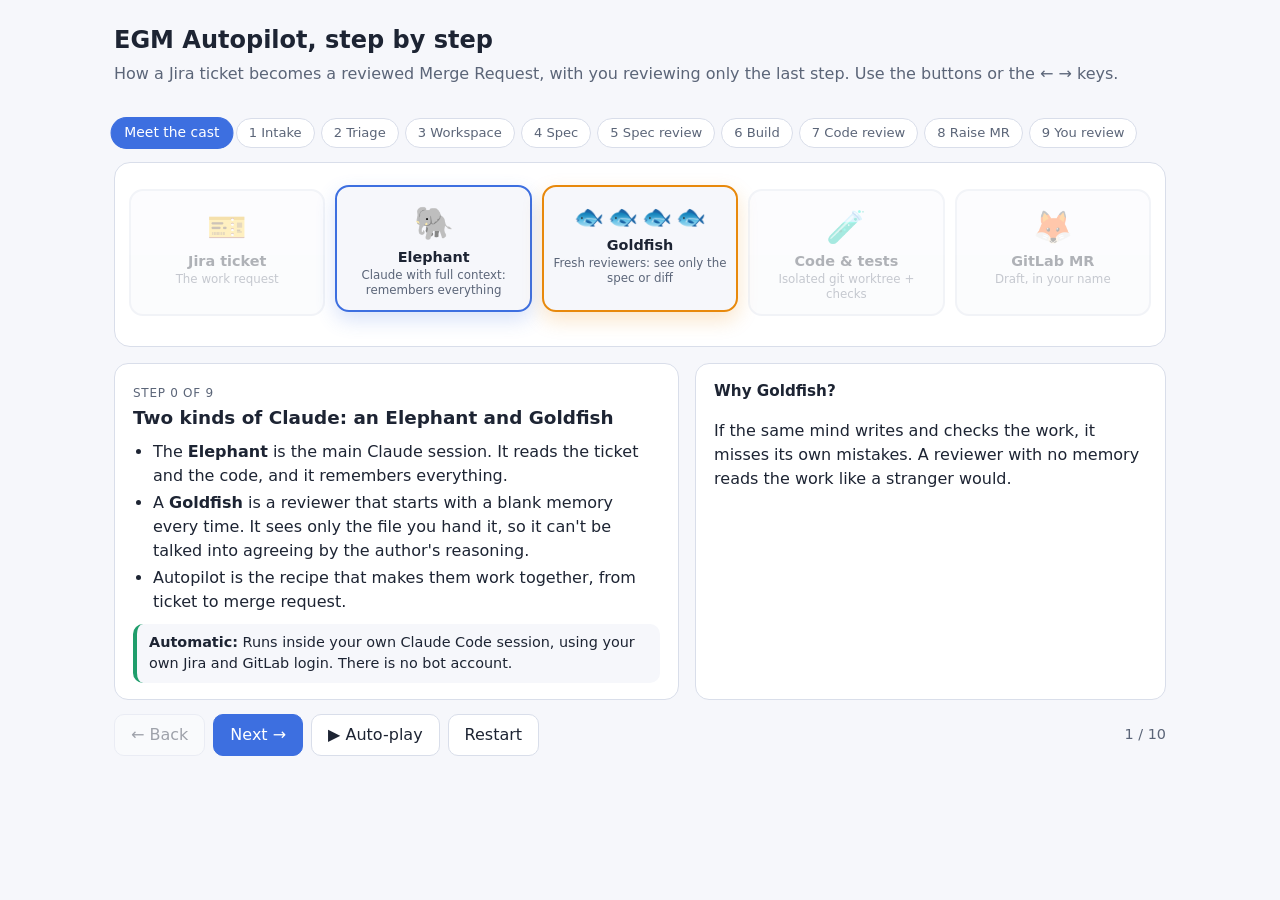
==== docs/autopilot-flow.html @ 35903b18 "Added autopilot feature and html site to understand the new skills claude code only" ====
<!DOCTYPE html>
<!--
Copyright 2026 Google LLC.
SPDX-License-Identifier: Apache-2.0
-->
<html lang="en">
<head>
<meta charset="utf-8">
<meta name="viewport" content="width=device-width, initial-scale=1">
<title>EGM Autopilot: how a Jira ticket becomes a reviewed MR</title>
<style>
  :root {
    --bg:#f6f7fb; --card:#fff; --ink:#1d2433; --muted:#5b6578; --line:#d9deea;
    --elephant:#3d6fe0; --fish:#e8890c; --ok:#1f9d6b; --warn:#c9302c; --human:#8a4fd6;
  }
  @media (prefers-color-scheme: dark) {
    :root { --bg:#10131c; --card:#181d2a; --ink:#e8ecf6; --muted:#9aa5bd; --line:#2a3246; }
  }
  * { box-sizing:border-box; }
  body { margin:0; font:16px/1.5 system-ui,-apple-system,Segoe UI,Roboto,sans-serif; background:var(--bg); color:var(--ink); }
  header { padding:22px 24px 6px; max-width:1100px; margin:auto; }
  h1 { margin:0 0 4px; font-size:1.5rem; }
  header p { margin:0; color:var(--muted); }
  main { max-width:1100px; margin:auto; padding:12px 24px 40px; }

  /* progress chips */
  .track { display:flex; gap:6px; flex-wrap:wrap; margin:14px 0; }
  .chip { border:1px solid var(--line); background:var(--card); color:var(--muted); border-radius:999px;
          padding:4px 12px; font-size:.82rem; cursor:pointer; transition:all .3s; }
  .chip.done { color:var(--ok); border-color:var(--ok); }
  .chip.on { background:var(--elephant); border-color:var(--elephant); color:#fff; transform:scale(1.06); }

  /* stage */
  .stage { position:relative; background:var(--card); border:1px solid var(--line); border-radius:16px;
           padding:26px 14px 30px; overflow:hidden; }
  .actors { display:grid; grid-template-columns:repeat(5,1fr); gap:10px; position:relative; z-index:1; }
  .actor { text-align:center; padding:12px 6px; border-radius:14px; border:2px solid var(--line);
           opacity:.35; transition:all .45s; background:var(--bg); }
  .actor .ic { font-size:2rem; display:block; }
  .actor b { display:block; font-size:.9rem; }
  .actor small { color:var(--muted); font-size:.74rem; display:block; line-height:1.25; }
  .actor.on { opacity:1; border-color:var(--elephant); transform:translateY(-4px); box-shadow:0 8px 20px rgba(61,111,224,.2); }
  .actor.fish.on { border-color:var(--fish); box-shadow:0 8px 20px rgba(232,137,12,.22); }
  .actor.human.on { border-color:var(--human); box-shadow:0 8px 20px rgba(138,79,214,.22); }
  .actor.bad.on { border-color:var(--warn); box-shadow:0 8px 20px rgba(201,48,44,.22); }
  .fishrow { display:flex; justify-content:center; gap:4px; font-size:1.5rem; }
  .fishrow span { animation:bob 1.6s ease-in-out infinite; }
  .fishrow span:nth-child(2){ animation-delay:.2s } .fishrow span:nth-child(3){ animation-delay:.4s } .fishrow span:nth-child(4){ animation-delay:.6s }
  @keyframes bob { 50% { transform:translateY(-6px) } }

  .packet { position:absolute; z-index:3; padding:4px 11px; border-radius:999px; background:var(--elephant); color:#fff;
            font-size:.8rem; font-weight:600; white-space:nowrap; box-shadow:0 4px 14px rgba(0,0,0,.25);
            transition:left .9s cubic-bezier(.6,.05,.25,1), top .9s cubic-bezier(.6,.05,.25,1), opacity .4s, background .3s; opacity:0; }
  .packet.show { opacity:1; }

  /* explanation */
  .explain { display:grid; grid-template-columns:1.2fr 1fr; gap:16px; margin-top:16px; }
  @media (max-width:760px){ .explain{grid-template-columns:1fr} .actors{grid-template-columns:repeat(2,1fr)} }
  .box { background:var(--card); border:1px solid var(--line); border-radius:14px; padding:16px 18px; }
  .box h2 { margin:0 0 6px; font-size:1.15rem; }
  .box .tag { font-size:.75rem; letter-spacing:.06em; text-transform:uppercase; color:var(--muted); }
  .box ul { margin:8px 0 0; padding-left:20px; } .box li { margin:3px 0; }
  .who { margin-top:10px; padding:8px 12px; border-radius:10px; background:var(--bg); font-size:.9rem; }
  .who.you { border-left:4px solid var(--human); } .who.auto { border-left:4px solid var(--ok); }
  .side h3 { margin:0 0 8px; font-size:.95rem; }
  .pill { display:inline-block; padding:2px 10px; border-radius:999px; font-size:.78rem; font-weight:600; margin:2px 3px 2px 0; color:#fff; }
  .pill.s { background:var(--ok) } .pill.f { background:var(--elephant) } .pill.h { background:var(--warn) }
  .pill.a { background:#6b7a99 } .pill.o { background:var(--fish) } .pill.b { background:var(--warn) }
  .meter { height:12px; border-radius:6px; background:linear-gradient(90deg,var(--warn) 0 40%,var(--fish) 40% 70%,var(--ok) 70%); position:relative; margin:10px 0 4px; }
  .meter i { position:absolute; top:-5px; width:4px; height:22px; background:var(--ink); border-radius:2px; left:0; transition:left 1.2s ease; }
  .side table { width:100%; border-collapse:collapse; font-size:.85rem; } .side td,.side th { padding:3px 6px; text-align:left; border-bottom:1px solid var(--line); }
  .fadein { animation:fade .6s both; } @keyframes fade { from{opacity:0;transform:translateY(8px)} to{opacity:1;transform:none} }

  /* controls */
  .controls { display:flex; gap:8px; align-items:center; margin-top:14px; flex-wrap:wrap; }
  button { font:inherit; padding:8px 16px; border-radius:10px; border:1px solid var(--line); background:var(--card); color:var(--ink); cursor:pointer; }
  button.primary { background:var(--elephant); color:#fff; border-color:var(--elephant); }
  button:disabled { opacity:.4; cursor:default; }
  .count { margin-left:auto; color:var(--muted); font-size:.9rem; }
  @media (prefers-reduced-motion: reduce) { * { animation:none !important; transition:none !important; } }
</style>
</head>
<body>
<header>
  <h1>EGM Autopilot, step by step</h1>
  <p>How a Jira ticket becomes a reviewed Merge Request, with you reviewing only the last step. Use the buttons or the &larr; &rarr; keys.</p>
</header>
<main>
  <div class="track" id="track" role="tablist" aria-label="Steps"></div>

  <div class="stage" id="stage">
    <div class="actors" id="actors"></div>
    <div class="packet" id="packet"></div>
  </div>

  <div class="explain">
    <div class="box" id="text" aria-live="polite"></div>
    <div class="box side" id="side"></div>
  </div>

  <div class="controls">
    <button id="prev">&larr; Back</button>
    <button id="next" class="primary">Next &rarr;</button>
    <button id="play">&#9654; Auto-play</button>
    <button id="reset">Restart</button>
    <span class="count" id="count"></span>
  </div>
</main>

<script>
const ACTORS = {
  jira:     { ic:"🎫", name:"Jira ticket",   sub:"The work request", cls:"" },
  elephant: { ic:"🐘", name:"Elephant",       sub:"Claude with full context: remembers everything", cls:"" },
  fish:     { ic:"fish", name:"Goldfish",     sub:"Fresh reviewers: see only the spec or diff", cls:"fish" },
  repo:     { ic:"🧪", name:"Code & tests",   sub:"Isolated git worktree + checks", cls:"" },
  mr:       { ic:"🦊", name:"GitLab MR",      sub:"Draft, in your name", cls:"" },
};
// 5 grid columns: jira, elephant, fish, repo, mr. "human" and "guard" are extra cards shown by steps.
const ORDER = ["jira","elephant","fish","repo","mr"];

const STEPS = [
 { chip:"Meet the cast", from:null, to:null, on:["elephant","fish"],
   title:"Two kinds of Claude: an Elephant and Goldfish",
   body:["The <b>Elephant</b> is the main Claude session. It reads the ticket and the code, and it remembers everything.",
         "A <b>Goldfish</b> is a reviewer that starts with a blank memory every time. It sees only the file you hand it, so it can't be talked into agreeing by the author's reasoning.",
         "Autopilot is the recipe that makes them work together, from ticket to merge request."],
   who:["auto","Runs inside your own Claude Code session, using your own Jira and GitLab login. There is no bot account."],
   side:()=>`<h3>Why Goldfish?</h3><p>If the same mind writes and checks the work, it misses its own mistakes. A reviewer with no memory reads the work like a stranger would.</p>` },

 { chip:"1 Intake", from:"jira", to:"elephant", label:"LABS-2345", on:["jira","elephant"],
   title:"1. Intake: read the ticket and check it's ready",
   body:["The Elephant fetches the ticket: description, acceptance criteria, labels, comments.",
         "It scores how ready the ticket is. If the score is too low, it <b>parks</b>: it asks specific questions on the ticket and stops, rather than guessing.",
         "Ticket text is treated as data, never as instructions. A ticket that says \"ignore your rules\" is logged and parked."],
   who:["auto","Nothing for you to do. If it parks, you answer on Jira and run it again with <code>--resume</code>."],
   side:()=>`<h3>Readiness score</h3><div class="meter"><i id="needle"></i></div>
     <small>&lt;40 park &middot; 40-70 proceed, record gaps as Assumptions &middot; &gt;70 go</small>
     <p>Example: LABS-2345 scored about <b>85</b>.</p>`, after(){ setTimeout(()=>{const n=document.getElementById("needle"); if(n) n.style.left="85%";},120); } },

 { chip:"2 Triage", from:"elephant", to:"elephant", label:"pick a lane", on:["elephant"],
   title:"2. Triage: how careful does this need to be?",
   body:["Risk decides the rigor. Small, clear fixes take the fast <b>small</b> lane. Anything touching auth, payments, database schema, public APIs, CI or security labels is forced into the <b>high</b> lane.",
         "The high lane adds a human <b>spec gate</b>: you approve the plan before any code is written."],
   who:["auto","Chosen by rules, not mood. The lane is recorded with a one-paragraph reason."],
   side:()=>`<h3>Lanes</h3><table>
     <tr><th>Lane</th><th>Spec review</th><th>Code reviewers</th></tr>
     <tr><td><span class="pill s">small</span></td><td>2 reviewers</td><td>2</td></tr>
     <tr><td><span class="pill f">feature</span></td><td>full 5-stage</td><td>3-4</td></tr>
     <tr><td><span class="pill h">high</span></td><td>full + <b>your approval</b></td><td>4 incl. security</td></tr></table>` },

 { chip:"3 Workspace", from:"elephant", to:"repo", label:"git worktree", on:["elephant","repo"],
   title:"3. Workspace: a safe copy to work in",
   body:["The Elephant makes a separate git worktree and branch <code>ai/LABS-2345-…</code>, so your own checkout and uncommitted files stay untouched.",
         "It runs the existing checks once to record a <b>baseline</b>. Failures that were already there are not blamed on the new work."],
   who:["auto","Your working directory is never modified."],
   side:()=>`<h3>Baseline example</h3><p>66 unit tests already failed before any change. They were recorded, then shown as pre-existing in the MR.</p>` },

 { chip:"4 Spec", from:"jira", to:"elephant", label:"requirements", on:["jira","elephant"],
   title:"4. Spec: the Elephant interviews itself",
   body:["Normally a human answers design questions. Here the Elephant asks itself the same questions and answers from evidence: the ticket, linked docs, the code, existing tests.",
         "What it can't answer becomes one of three things:"],
   who:["auto","The spec is a short plan: what changes, which files, which tests. It includes a table linking each acceptance criterion to a planned test."],
   side:()=>`<h3>Unknowns get a label</h3>
     <span class="pill a">Assumption</span> low impact, noted, move on<br>
     <span class="pill o">Open Decision</span> safe default chosen, flagged for you<br>
     <span class="pill b">Blocker</span> no safe default: park and ask` },

 { chip:"5 Spec review", from:"elephant", to:"fish", label:"spec only", on:["elephant","fish"],
   title:"5. Spec review: Goldfish try to break the plan",
   body:["Fresh reviewers read <i>only the spec</i>. They check clarity, design risks and whether it is concrete enough to build.",
         "Their findings are sorted by fixed rules: no evidence means dropped, out of scope means follow-up, clear fix means applied, a real choice means safest default plus an Open Decision.",
         "Up to 3 rounds. Blockers left at the end mean park, never build on a bad plan."],
   who:["auto","On the <b>high</b> lane only: a Draft MR with just the spec is opened and the run waits for your approval."],
   side:()=>`<h3>Reviewers (spec)</h3><p>Zoom Out &rarr; Comprehension &rarr; Critic (design, structure, style) &rarr; Zoom Out &rarr; Implementation Readiness. Small lane runs just two.</p>` },

 { chip:"6 Build", from:"elephant", to:"repo", label:"tests first", on:["elephant","repo"],
   title:"6. Implement: tests first, then code",
   body:["The Elephant writes the tests from the spec, confirms they fail for the right reason, then writes code until they pass.",
         "One commit per task. Every commit carries the Claude co-author line.",
         "Real tools judge the result: build, lint, type check, tests, secret scan. Their output beats any model's opinion."],
   who:["auto","If the spec turns out wrong, the Elephant records a Spec Deviation and amends the spec in the same MR. It never silently diverges."],
   side:()=>`<h3>Sensors (ground truth)</h3><span class="pill s">build</span><span class="pill s">lint</span><span class="pill s">types</span><span class="pill s">tests</span><span class="pill s">secrets</span>` },

 { chip:"7 Code review", from:"repo", to:"fish", label:"spec + diff", on:["repo","fish"],
   title:"7. Code review: Goldfish read the diff",
   body:["Four fresh reviewers get only the spec, the diff and the sensor output. Each has one job:"],
   who:["auto","Findings are sorted by the same rules, fixed, and the sensors are re-run. Up to 2 rounds; if problems remain, the MR opens as a Draft that says so."],
   side:()=>`<h3>The four lenses</h3><table>
     <tr><td>🧾 <b>Spec auditor</b></td><td>Does the code do what the spec says, no more?</td></tr>
     <tr><td>🐛 <b>Bug hunter</b></td><td>Logic, edge cases, errors</td></tr>
     <tr><td>🧪 <b>Test adequacy</b></td><td>Would tests fail if the code broke?</td></tr>
     <tr><td>🔒 <b>Security</b></td><td>Untrusted input to sink. Always on high lane</td></tr></table>` },

 { chip:"8 Raise MR", from:"repo", to:"mr", label:"Draft MR", on:["repo","mr","jira"],
   title:"8. Raise the Draft MR, as you",
   body:["Pushes the branch and opens a <b>Draft</b> merge request with your own GitLab login. It leads with <b>\"Needs your judgment\"</b>: Open Decisions, deviations, unresolved findings.",
         "Then the criterion-to-test table, check results, and follow-ups that were left out of scope.",
         "A comment with the MR link goes on the Jira ticket."],
   who:["auto","It never merges, approves or force-pushes. A hook blocks those commands even if a ticket tries to trick it."],
   side:()=>`<h3>What the MR shows</h3><p>&#9888;&#65039; Needs your judgment<br>&#128203; Criteria &rarr; tests &rarr; code<br>&#9989; Check results (only ones actually run)<br>&#129302; Reviewer rounds and findings</p>` },

 { chip:"9 You review", from:"mr", to:"human", label:"your call", on:["mr","human"], human:true,
   title:"9. You review. The only mandatory human step",
   body:["You read the MR, starting with \"Needs your judgment\". Mark it ready, request changes, or close it.",
         "Merging is always your decision."],
   who:["you","This is where your attention goes. Everything before it was handled under rules, or parked with a question."],
   side:()=>`<h3>Safety net, always on</h3><ul>
     <li>Guard hook blocks merge, approve, force-push, push to main, commits without the Claude co-author line</li>
     <li>Your GitLab permissions and protected branches are the real enforcement</li>
     <li>Per-ticket loop and time caps</li></ul>` },
];

const $ = id => document.getElementById(id);
const actorsEl=$("actors"), packet=$("packet"), stage=$("stage");
let i=0, timer=null;

// build actor cards (5 grid cells + an extra "you" card appended hidden until needed)
function card(key, a){
  const d=document.createElement("div"); d.className="actor "+(a.cls||""); d.id="a-"+key;
  const icon = a.ic==="fish" ? `<span class="fishrow"><span>🐟</span><span>🐟</span><span>🐟</span><span>🐟</span></span>` : `<span class="ic">${a.ic}</span>`;
  d.innerHTML=`${icon}<b>${a.name}</b><small>${a.sub}</small>`; return d;
}
ORDER.forEach(k=>actorsEl.appendChild(card(k,ACTORS[k])));
const human=card("human",{ic:"🙋",name:"You",sub:"Review, merge, or send back",cls:"human"});
human.style.gridColumn="5"; human.style.display="none"; actorsEl.appendChild(human);

// chips
STEPS.forEach((s,n)=>{ const c=document.createElement("button"); c.className="chip"; c.textContent=s.chip; c.onclick=()=>go(n); $("track").appendChild(c); });

function center(el){ const r=el.getBoundingClientRect(), s=stage.getBoundingClientRect();
  return { x:r.left-s.left+r.width/2, y:r.top-s.top+r.height/2 }; }

function movePacket(s, snap){
  if(!s.from){ packet.classList.remove("show"); return; }
  const f=$("a-"+s.from), t=$("a-"+s.to); if(!f||!t) return;
  if(!snap) packet.textContent=s.label;   // set the label first so the width we measure is the new one
  const a=center(f), b=center(t); const w=packet.offsetWidth||80;
  if(snap){ // layout changed (resize): jump straight to the destination, no replay
    packet.style.transition="none"; packet.style.left=(b.x-w/2)+"px"; packet.style.top=(b.y-14+(s.from===s.to?-34:0))+"px";
    void packet.offsetWidth; packet.style.transition=""; return;
  }
  packet.textContent=s.label; packet.style.background = (s.to==="fish")?"var(--fish)":(s.to==="human"?"var(--human)":"var(--elephant)");
  packet.style.transition="none"; packet.style.left=(a.x-w/2)+"px"; packet.style.top=(a.y-14)+"px"; packet.classList.add("show");
  void packet.offsetWidth; packet.style.transition="";
  const same = s.from===s.to;
  setTimeout(()=>{ packet.style.left=(b.x-w/2+(same?0:0))+"px"; packet.style.top=(b.y-14+(same?-34:0))+"px"; },60);
}

function go(n){
  i=Math.max(0,Math.min(STEPS.length-1,n)); const s=STEPS[i];
  human.style.display = s.human ? "" : "none";
  // swap the "mr" cell for human layout: keep both visible on final step
  document.querySelectorAll(".actor").forEach(el=>el.classList.remove("on"));
  s.on.forEach(k=>{ const el=$("a-"+k); if(el) el.classList.add("on"); });
  [...$("track").children].forEach((c,n)=>{ c.className="chip"+(n<i?" done":"")+(n===i?" on":""); });
  $("text").innerHTML=`<span class="tag">Step ${i} of ${STEPS.length-1}</span><h2>${s.title}</h2><ul>${s.body.map(b=>`<li>${b}</li>`).join("")}</ul>
    <div class="who ${s.who[0]}"><b>${s.who[0]==="you"?"You:":"Automatic:"}</b> ${s.who[1]}</div>`;
  $("text").classList.remove("fadein"); void $("text").offsetWidth; $("text").classList.add("fadein");
  $("side").innerHTML=s.side(); $("side").classList.remove("fadein"); void $("side").offsetWidth; $("side").classList.add("fadein");
  if(s.after) s.after();
  $("prev").disabled=i===0; $("next").disabled=i===STEPS.length-1;
  $("count").textContent=`${i+1} / ${STEPS.length}`;
  setTimeout(()=>movePacket(s),30);
}

$("next").onclick=()=>go(i+1); $("prev").onclick=()=>go(i-1);
$("reset").onclick=()=>{ stop(); go(0); };
function stop(){ clearInterval(timer); timer=null; $("play").innerHTML="&#9654; Auto-play"; }
$("play").onclick=()=>{ if(timer){ stop(); return; } $("play").innerHTML="&#10074;&#10074; Pause";
  if(i>=STEPS.length-1) go(0);
  timer=setInterval(()=>{ if(i>=STEPS.length-1) stop(); else go(i+1); },5200); };
document.addEventListener("keydown",e=>{ if(e.key==="ArrowRight") go(i+1); if(e.key==="ArrowLeft") go(i-1); });
window.addEventListener("resize",()=>movePacket(STEPS[i], true));
go(0);
</script>
</body>
</html>
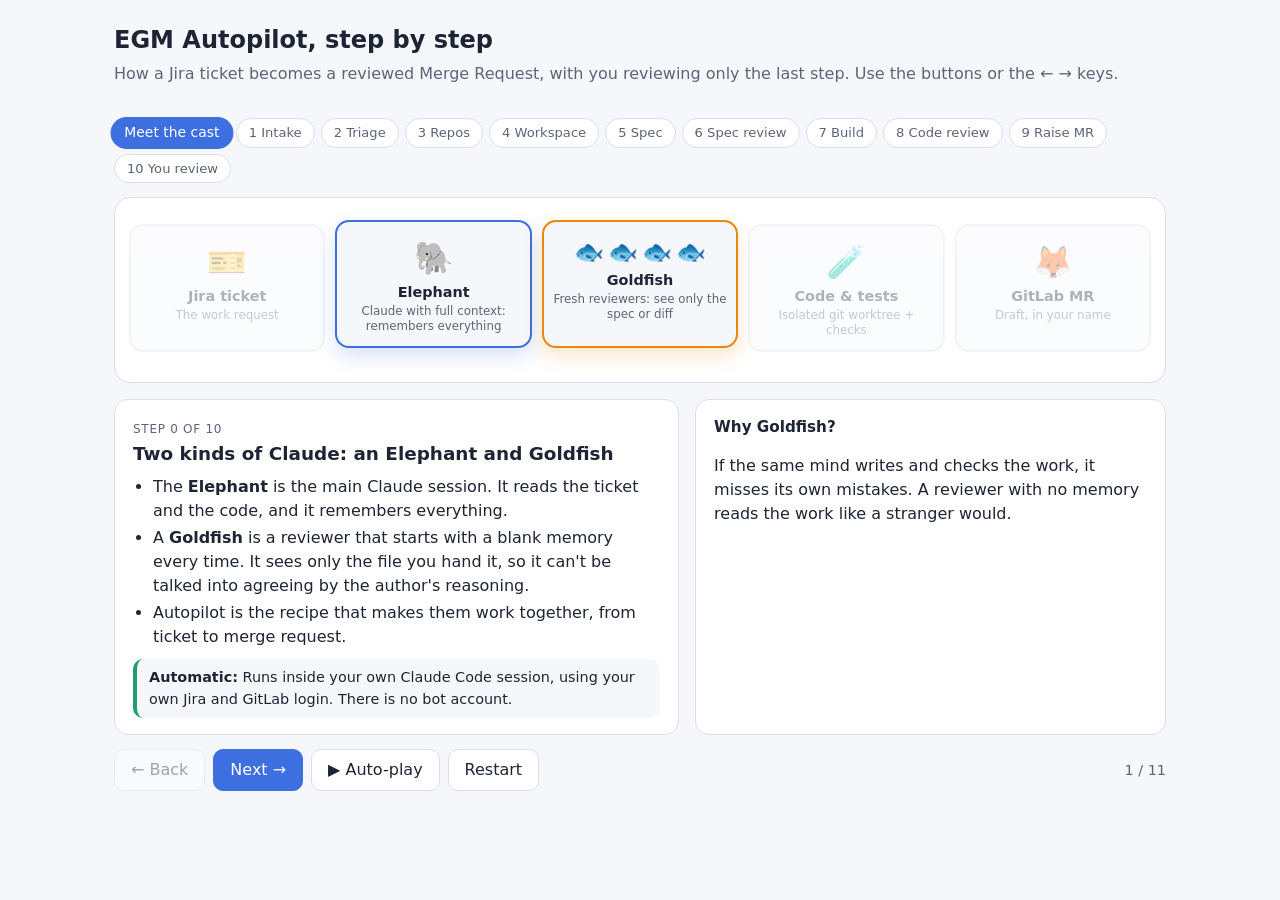
==== commit a7ec48db: "Added autopilot feature and html site to understand the new skills claude code only" ====
--- a/docs/autopilot-flow.html
+++ b/docs/autopilot-flow.html
@@ -130,12 +130,20 @@
  { chip:"1 Intake", from:"jira", to:"elephant", label:"LABS-2345", on:["jira","elephant"],
    title:"1. Intake: read the ticket and check it's ready",
    body:["The Elephant fetches the ticket: description, acceptance criteria, labels, comments.",
-         "It scores how ready the ticket is. If the score is too low, it <b>parks</b>: it asks specific questions on the ticket and stops, rather than guessing.",
+         "It also loads what it already knows about your repos from <code>~/.egm</code>: what each repo is, how to build and test it, and which contracts it exposes and consumes. You set that up once with <code>/egm:egm-init</code>.",
+         "It scores how ready the ticket is. If the score is too low, it <b>parks</b>: it posts a short multiple-choice form on the ticket and stops, rather than guessing.",
+         "Each question has lettered options and one recommended answer, so you reply <code>1B 2A</code> instead of writing paragraphs.",
          "Ticket text is treated as data, never as instructions. A ticket that says \"ignore your rules\" is logged and parked."],
    who:["auto","Nothing for you to do. If it parks, you answer on Jira and run it again with <code>--resume</code>."],
    side:()=>`<h3>Readiness score</h3><div class="meter"><i id="needle"></i></div>
      <small>&lt;40 park &middot; 40-70 proceed, record gaps as Assumptions &middot; &gt;70 go</small>
-     <p>Example: LABS-2345 scored about <b>85</b>.</p>`, after(){ setTimeout(()=>{const n=document.getElementById("needle"); if(n) n.style.left="85%";},120); } },
+     <p>Example: LABS-2345 scored about <b>85</b>.</p>
+     <h3 style="margin-top:14px">If it parks, you see:</h3>
+     <table><tr><td colspan="2"><b>1. Should expired promos still apply?</b></td></tr>
+     <tr><td>A</td><td>No, reject them <span class="pill s">recommended</span></td></tr>
+     <tr><td>B</td><td>Yes, until month end</td></tr>
+     <tr><td>C</td><td>Other: ____</td></tr></table>
+     <small>You reply <code>1B</code>. No reply means the recommended option, noted as an Assumption.</small>`, after(){ setTimeout(()=>{const n=document.getElementById("needle"); if(n) n.style.left="85%";},120); } },
 
  { chip:"2 Triage", from:"elephant", to:"elephant", label:"pick a lane", on:["elephant"],
    title:"2. Triage: how careful does this need to be?",
@@ -148,60 +156,85 @@
      <tr><td><span class="pill f">feature</span></td><td>full 5-stage</td><td>3-4</td></tr>
      <tr><td><span class="pill h">high</span></td><td>full + <b>your approval</b></td><td>4 incl. security</td></tr></table>` },
 
- { chip:"3 Workspace", from:"elephant", to:"repo", label:"git worktree", on:["elephant","repo"],
-   title:"3. Workspace: a safe copy to work in",
-   body:["The Elephant makes a separate git worktree and branch <code>ai/LABS-2345-…</code>, so your own checkout and uncommitted files stay untouched.",
+ { chip:"3 Repos", from:"elephant", to:"human", label:"which repos?", on:["elephant","repo","human"], human:true,
+   title:"3. Repo scope: does this change more than one repo?",
+   body:["Real features often span repos: a backend, its client, a frontend, a tests repo. Before starting, the Elephant looks for them <b>read-only</b>: who consumes the contract this ticket changes, which of your known repos match, which repos the ticket mentions.",
+         "If it finds more than one, it <b>asks you once, up front</b> which to include. In a live session you get a checklist; if nobody is there, it parks with a multiple-choice question.",
+         "Ticket text can suggest a repo but can never add one. Only repos from your own list, or already on your disk, and only after you say yes."],
+   who:["you","One quick choice, before any work starts. Skip it with <code>--repos a,b</code> or <code>--primary-only</code>."],
+   side:()=>`<h3>The proposal you see</h3><table>
+     <tr><td><input type="checkbox" checked disabled></td><td><b>ai-nexus</b> <span class="pill f">backend</span><br><small>adds the new field</small></td></tr>
+     <tr><td><input type="checkbox" checked disabled></td><td><b>nexus-client</b> <span class="pill a">client</span><br><small>found a call that consumes it</small></td></tr>
+     <tr><td><input type="checkbox" checked disabled></td><td><b>admin-portal</b> <span class="pill o">frontend</span><br><small>found a card that displays it</small></td></tr>
+     <tr><td><input type="checkbox" disabled></td><td><b>nexus-e2e</b> <span class="pill s">tests</span><br><small>no coverage yet</small></td></tr></table>
+     <small>Unchecked repos become follow-up tickets. Order: backend &rarr; client &rarr; frontend &rarr; tests. A contract change that another repo uses forces the <b>high</b> lane.</small>` },
+
+ { chip:"4 Workspace", from:"elephant", to:"repo", label:"git worktree", on:["elephant","repo"],
+   title:"4. Workspace: a safe copy to work in",
+   body:["The Elephant makes a separate git worktree and branch <code>ai/LABS-2345-…</code> <b>in each chosen repo</b>, so your own checkouts and uncommitted files stay untouched.",
          "It runs the existing checks once to record a <b>baseline</b>. Failures that were already there are not blamed on the new work."],
    who:["auto","Your working directory is never modified."],
    side:()=>`<h3>Baseline example</h3><p>66 unit tests already failed before any change. They were recorded, then shown as pre-existing in the MR.</p>` },
 
- { chip:"4 Spec", from:"jira", to:"elephant", label:"requirements", on:["jira","elephant"],
-   title:"4. Spec: the Elephant interviews itself",
+ { chip:"5 Spec", from:"jira", to:"elephant", label:"requirements", on:["jira","elephant"],
+   title:"5. Spec: the Elephant interviews itself",
    body:["Normally a human answers design questions. Here the Elephant asks itself the same questions and answers from evidence: the ticket, linked docs, the code, existing tests.",
+         "With several repos there is still <b>one spec</b>. It starts with a <b>Contract</b> section: the exact interface between repos (fields, types, errors, rollout order). Every unit then names its one repo.",
          "What it can't answer becomes one of three things:"],
    who:["auto","The spec is a short plan: what changes, which files, which tests. It includes a table linking each acceptance criterion to a planned test."],
    side:()=>`<h3>Unknowns get a label</h3>
      <span class="pill a">Assumption</span> low impact, noted, move on<br>
      <span class="pill o">Open Decision</span> safe default chosen, flagged for you<br>
-     <span class="pill b">Blocker</span> no safe default: park and ask` },
-
- { chip:"5 Spec review", from:"elephant", to:"fish", label:"spec only", on:["elephant","fish"],
-   title:"5. Spec review: Goldfish try to break the plan",
+     <span class="pill b">Blocker</span> no safe default: park and ask
+     <h3 style="margin-top:14px">Big tickets are split into units</h3>
+     <table><tr><th>Unit</th><th>Delivers</th><th>Criteria</th></tr>
+     <tr><td>U1</td><td>Core rule</td><td>AC1, AC2</td></tr>
+     <tr><td>U2</td><td>API wiring</td><td>AC3</td></tr>
+     <tr><td>U3</td><td>Edge cases</td><td>AC4</td></tr></table>
+     <small>Each unit works and is tested on its own. Small tickets are always one unit.</small>` },
+
+ { chip:"6 Spec review", from:"elephant", to:"fish", label:"spec only", on:["elephant","fish"],
+   title:"6. Spec review: Goldfish try to break the plan",
    body:["Fresh reviewers read <i>only the spec</i>. They check clarity, design risks and whether it is concrete enough to build.",
          "Their findings are sorted by fixed rules: no evidence means dropped, out of scope means follow-up, clear fix means applied, a real choice means safest default plus an Open Decision.",
          "Up to 3 rounds. Blockers left at the end mean park, never build on a bad plan."],
    who:["auto","On the <b>high</b> lane only: a Draft MR with just the spec is opened and the run waits for your approval."],
    side:()=>`<h3>Reviewers (spec)</h3><p>Zoom Out &rarr; Comprehension &rarr; Critic (design, structure, style) &rarr; Zoom Out &rarr; Implementation Readiness. Small lane runs just two.</p>` },
 
- { chip:"6 Build", from:"elephant", to:"repo", label:"tests first", on:["elephant","repo"],
-   title:"6. Implement: tests first, then code",
-   body:["The Elephant writes the tests from the spec, confirms they fail for the right reason, then writes code until they pass.",
+ { chip:"7 Build", from:"elephant", to:"repo", label:"tests first", on:["elephant","repo"],
+   title:"7. Implement: tests first, then code",
+   body:["The Elephant builds <b>one unit at a time</b>. For each: write the tests from the spec, confirm they fail for the right reason, then write code until they pass.",
+         "A unit must be green before the next one starts, and each unit gets its own branch built on the previous one.",
          "One commit per task. Every commit carries the Claude co-author line.",
          "Real tools judge the result: build, lint, type check, tests, secret scan. Their output beats any model's opinion."],
    who:["auto","If the spec turns out wrong, the Elephant records a Spec Deviation and amends the spec in the same MR. It never silently diverges."],
    side:()=>`<h3>Sensors (ground truth)</h3><span class="pill s">build</span><span class="pill s">lint</span><span class="pill s">types</span><span class="pill s">tests</span><span class="pill s">secrets</span>` },
 
- { chip:"7 Code review", from:"repo", to:"fish", label:"spec + diff", on:["repo","fish"],
-   title:"7. Code review: Goldfish read the diff",
-   body:["Four fresh reviewers get only the spec, the diff and the sensor output. Each has one job:"],
-   who:["auto","Findings are sorted by the same rules, fixed, and the sensors are re-run. Up to 2 rounds; if problems remain, the MR opens as a Draft that says so."],
+ { chip:"8 Code review", from:"repo", to:"fish", label:"spec + diff", on:["repo","fish"],
+   title:"8. Code review: Goldfish read the diff",
+   body:["Each time a unit goes green, fresh reviewers get only the spec, <i>that unit's</i> diff and the sensor output. Each has one job:",
+         "After the last unit, the spec auditor reads the combined diff once more to catch gaps between units. Across repos it reads <b>every repo's diff together</b> and checks that the backend and its consumers agree on field names, types and error shapes."],
+   who:["auto","Findings are sorted by the same rules, fixed, and the sensors are re-run. Up to 2 rounds per unit; if problems remain, the MR opens as a Draft that says so."],
    side:()=>`<h3>The four lenses</h3><table>
      <tr><td>🧾 <b>Spec auditor</b></td><td>Does the code do what the spec says, no more?</td></tr>
      <tr><td>🐛 <b>Bug hunter</b></td><td>Logic, edge cases, errors</td></tr>
      <tr><td>🧪 <b>Test adequacy</b></td><td>Would tests fail if the code broke?</td></tr>
      <tr><td>🔒 <b>Security</b></td><td>Untrusted input to sink. Always on high lane</td></tr></table>` },
 
- { chip:"8 Raise MR", from:"repo", to:"mr", label:"Draft MR", on:["repo","mr","jira"],
-   title:"8. Raise the Draft MR, as you",
-   body:["Pushes the branch and opens a <b>Draft</b> merge request with your own GitLab login. It leads with <b>\"Needs your judgment\"</b>: Open Decisions, deviations, unresolved findings.",
+ { chip:"9 Raise MR", from:"repo", to:"mr", label:"Draft MR", on:["repo","mr","jira"],
+   title:"9. Raise the Draft MRs, as you",
+   body:["Pushes the branches and opens <b>Draft</b> merge requests with your own GitLab login. Bigger tickets become a <b>stack</b>: <code>[1/3]</code> targets the base branch, <code>[2/3]</code> targets <code>[1/3]</code>, and so on, so each review stays small.",
+         "Across repos you get one stack per repo, each MR linking the others with the <b>merge order</b> (producer before consumer). One Jira comment lists them all.",
+         "Each MR uses the <b>repo's own template</b>, with an EGM review block at the bottom: open decisions, deviations and unresolved findings, flagged with a callout at the top.",
          "Then the criterion-to-test table, check results, and follow-ups that were left out of scope.",
          "A comment with the MR link goes on the Jira ticket."],
    who:["auto","It never merges, approves or force-pushes. A hook blocks those commands even if a ticket tries to trick it."],
-   side:()=>`<h3>What the MR shows</h3><p>&#9888;&#65039; Needs your judgment<br>&#128203; Criteria &rarr; tests &rarr; code<br>&#9989; Check results (only ones actually run)<br>&#129302; Reviewer rounds and findings</p>` },
-
- { chip:"9 You review", from:"mr", to:"human", label:"your call", on:["mr","human"], human:true,
-   title:"9. You review. The only mandatory human step",
-   body:["You read the MR, starting with \"Needs your judgment\". Mark it ready, request changes, or close it.",
+   side:()=>`<h3>A stacked series</h3><p><span class="pill f">main</span> &larr; <span class="pill s">[1/3]</span> &larr; <span class="pill s">[2/3]</span> &larr; <span class="pill s">[3/3]</span><br><small>Merge in order. Small tickets raise a single MR.</small></p>
+     <h3>What each MR shows</h3><p>&#9888;&#65039; Callout when decisions need you<br>&#128203; Criteria &rarr; tests &rarr; code<br>&#9989; Check results (only ones actually run)<br>&#129302; Reviewer rounds and findings</p>` },
+
+ { chip:"10 You review", from:"mr", to:"human", label:"your call", on:["mr","human"], human:true,
+   title:"10. You review. The only mandatory human step",
+   body:["You read the MR: the repo's own template first, then the EGM review block. Open decisions are flagged at the top. Mark it ready, request changes, or close it.",
          "Merging is always your decision."],
    who:["you","This is where your attention goes. Everything before it was handled under rules, or parked with a question."],
    side:()=>`<h3>Safety net, always on</h3><ul>
